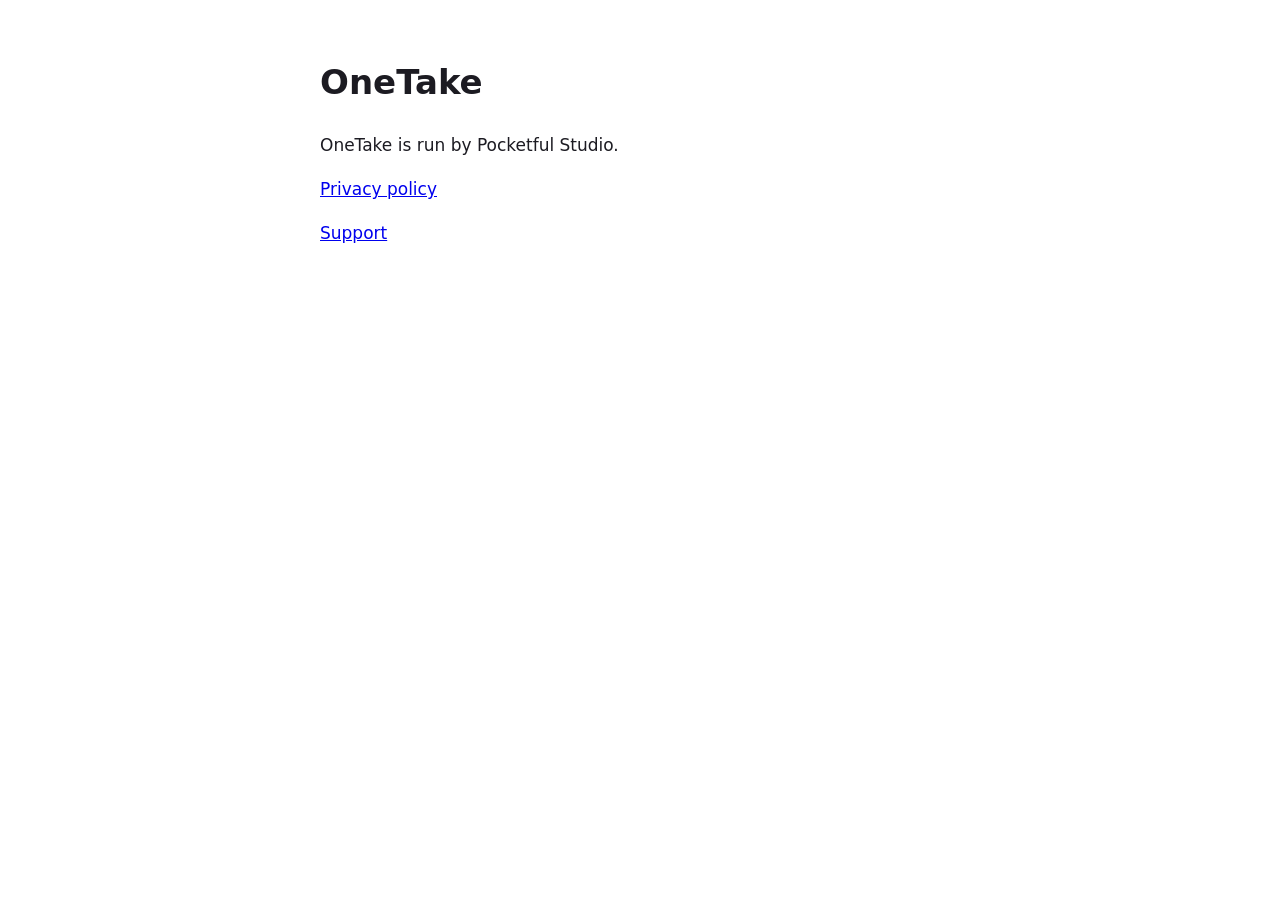
==== index.html @ 4f467401 "Add OneTake privacy and support pages" ====
<!doctype html>
<html lang="en">
<head>
<meta charset="utf-8">
<meta name="viewport" content="width=device-width, initial-scale=1">
<title>OneTake</title>
<style>
  body { font: 17px/1.6 -apple-system, "Segoe UI", system-ui, sans-serif; max-width: 640px; margin: 0 auto; padding: 32px 20px; color: #1c1b22; }
  @media (prefers-color-scheme: dark) { body { background: #16151b; color: #ecebf2; } a { color: #a99bff; } }
</style>
</head>
<body>
<h1>OneTake</h1>
<p>OneTake is run by Pocketful Studio.</p>
<p><a href="privacy.html">Privacy policy</a></p>
<p><a href="support.html">Support</a></p>
</body>
</html>
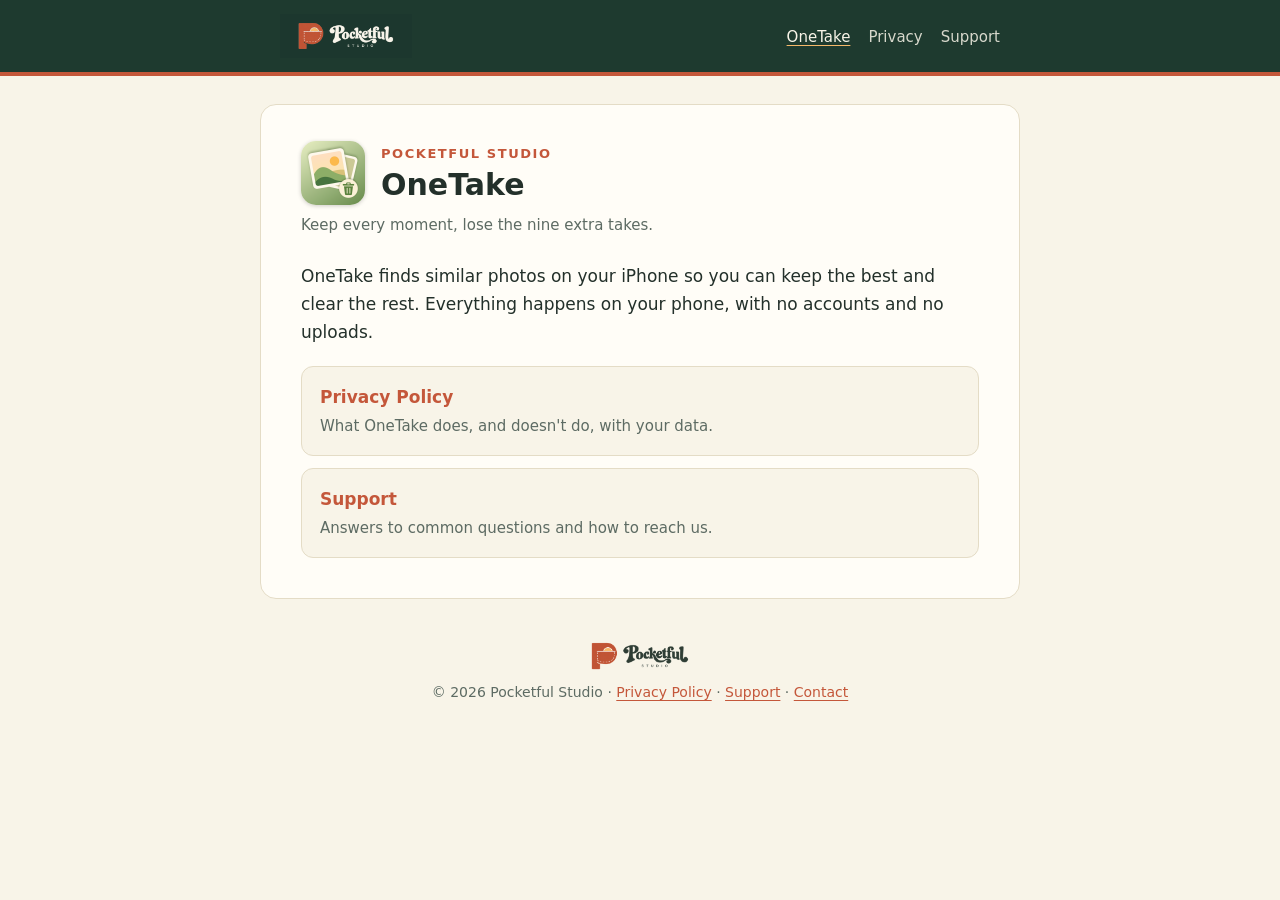
==== commit 57b6014e: "Brand the OneTake pages with Pocketful Studio styling Co-Authored-By: Claude Sonnet 5.5 <noreply@ant" ====
--- a/index.html
+++ b/index.html
@@ -3,16 +3,29 @@
 <head>
 <meta charset="utf-8">
 <meta name="viewport" content="width=device-width, initial-scale=1">
-<title>OneTake</title>
-<style>
-  body { font: 17px/1.6 -apple-system, "Segoe UI", system-ui, sans-serif; max-width: 640px; margin: 0 auto; padding: 32px 20px; color: #1c1b22; }
-  @media (prefers-color-scheme: dark) { body { background: #16151b; color: #ecebf2; } a { color: #a99bff; } }
-</style>
+<title>OneTake | Pocketful Studio</title>
+<meta name="description" content="OneTake: Similar Photo Cleaner, by Pocketful Studio.">
+<link rel="icon" href="assets/favicon.ico">
+<link rel="apple-touch-icon" href="assets/apple-touch-icon.png">
+<link rel="stylesheet" href="style.css">
 </head>
 <body>
-<h1>OneTake</h1>
-<p>OneTake is run by Pocketful Studio.</p>
-<p><a href="privacy.html">Privacy policy</a></p>
-<p><a href="support.html">Support</a></p>
+<header class="top"><div class="top-inner">
+  <a href="index.html"><img src="assets/pocketful-logo-dark.png" alt="Pocketful Studio"></a>
+  <nav><a href="index.html" aria-current="page">OneTake</a><a href="privacy.html">Privacy</a><a href="support.html">Support</a></nav>
+</div></header>
+<main>
+<div class="doc-head"><img src="assets/onetake-icon.png" alt="OneTake app icon"><div><p class="eyebrow">Pocketful Studio</p><h1>OneTake</h1></div></div>
+<p class="meta">Keep every moment, lose the nine extra takes.</p>
+<p>OneTake finds similar photos on your iPhone so you can keep the best and clear the rest. Everything happens on your phone, with no accounts and no uploads.</p>
+<ul class="links">
+<li><a href="privacy.html"><b>Privacy Policy</b><span>What OneTake does, and doesn't do, with your data.</span></a></li>
+<li><a href="support.html"><b>Support</b><span>Answers to common questions and how to reach us.</span></a></li>
+</ul>
+</main>
+<footer>
+<img src="assets/pocketful-logo.png" alt="Pocketful Studio">
+&copy; 2026 Pocketful Studio &middot; <a href="privacy.html">Privacy Policy</a> &middot; <a href="support.html">Support</a> &middot; <a href="mailto:pocketfulstudio.apps@gmail.com">Contact</a>
+</footer>
 </body>
 </html>
--- a/style.css
+++ b/style.css
@@ -0,0 +1,70 @@
+:root {
+  --green: #1e3a2f;
+  --terracotta: #c4573a;
+  --sun: #f5b86a;
+  --cream: #f8f4e8;
+  --paper: #fffdf7;
+  --ink: #23302a;
+  --muted: #5d6b63;
+  --line: #e4dcc6;
+}
+@media (prefers-color-scheme: dark) {
+  :root {
+    --paper: #17251f;
+    --cream: #111c17;
+    --ink: #ece7d8;
+    --muted: #a3b0a7;
+    --line: #2c4036;
+    --terracotta: #e07a5c;
+  }
+}
+* { box-sizing: border-box; }
+html { -webkit-text-size-adjust: 100%; }
+body {
+  margin: 0;
+  background: var(--cream);
+  color: var(--ink);
+  font: 17px/1.65 -apple-system, BlinkMacSystemFont, "Segoe UI", system-ui, sans-serif;
+}
+a { color: var(--terracotta); text-underline-offset: 3px; }
+.top { background: var(--green); border-bottom: 4px solid var(--terracotta); }
+.top-inner {
+  max-width: 760px; margin: 0 auto; padding: 14px 20px;
+  display: flex; align-items: center; justify-content: space-between; gap: 16px;
+}
+.top img { height: 44px; width: auto; display: block; }
+.top nav a { color: #f8f4e8; text-decoration: none; font-size: 15px; margin-left: 18px; opacity: .85; }
+.top nav a:hover, .top nav a[aria-current] { opacity: 1; text-decoration: underline; text-decoration-color: var(--sun); }
+main {
+  max-width: 760px; margin: 28px auto 40px; padding: 36px 40px 40px;
+  background: var(--paper); border: 1px solid var(--line); border-radius: 16px;
+}
+.doc-head { display: flex; align-items: center; gap: 16px; margin-bottom: 8px; }
+.doc-head img { width: 64px; height: 64px; border-radius: 15px; box-shadow: 0 1px 4px rgba(0,0,0,.2); }
+.eyebrow { margin: 0; font-size: 13px; letter-spacing: .12em; text-transform: uppercase; color: var(--terracotta); font-weight: 600; }
+h1 { margin: 2px 0 0; font-size: 30px; line-height: 1.2; }
+.meta { color: var(--muted); font-size: 15px; margin: 6px 0 24px; }
+.summary {
+  background: var(--cream); border-left: 4px solid var(--sun); border-radius: 8px;
+  padding: 14px 18px; margin: 0 0 8px;
+}
+.summary strong { display: block; margin-bottom: 4px; }
+h2 { font-size: 20px; margin: 32px 0 6px; padding-top: 22px; border-top: 1px solid var(--line); }
+h2 .n { color: var(--terracotta); margin-right: 8px; font-variant-numeric: tabular-nums; }
+p { margin: 8px 0; }
+.links { list-style: none; padding: 0; margin: 20px 0 0; display: grid; gap: 12px; }
+.links a {
+  display: block; padding: 16px 18px; border: 1px solid var(--line); border-radius: 12px;
+  text-decoration: none; color: var(--ink); background: var(--cream);
+}
+.links a:hover { border-color: var(--terracotta); }
+.links b { display: block; color: var(--terracotta); }
+.links span { color: var(--muted); font-size: 15px; }
+footer { max-width: 760px; margin: 0 auto 40px; padding: 0 20px; text-align: center; color: var(--muted); font-size: 14px; }
+footer img { height: 34px; width: auto; display: block; margin: 0 auto 8px; }
+@media (max-width: 600px) {
+  main { margin: 16px 12px 28px; padding: 24px 20px 28px; }
+  .top nav a { margin-left: 12px; }
+  .top img { height: 36px; }
+  h1 { font-size: 26px; }
+}
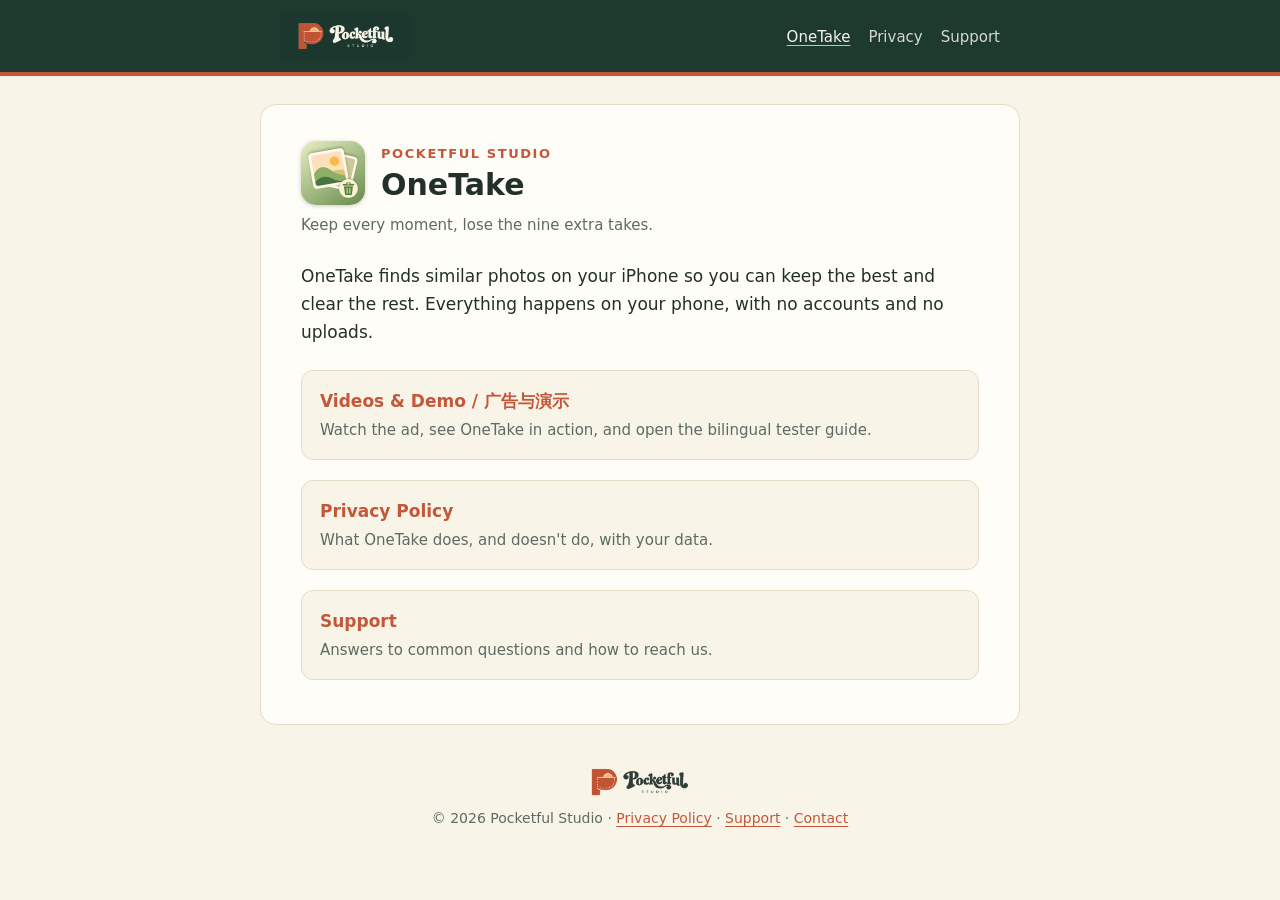
==== commit b0e09c46: "Publish public OneTake video gallery and bilingual tester guide" ====
--- a/index.html
+++ b/index.html
@@ -19,6 +19,7 @@
 <p class="meta">Keep every moment, lose the nine extra takes.</p>
 <p>OneTake finds similar photos on your iPhone so you can keep the best and clear the rest. Everything happens on your phone, with no accounts and no uploads.</p>
 <ul class="links">
+<li><a href="demo.html"><b>Videos &amp; Demo / 广告与演示</b><span>Watch the ad, see OneTake in action, and open the bilingual tester guide.</span></a></li>
 <li><a href="privacy.html"><b>Privacy Policy</b><span>What OneTake does, and doesn't do, with your data.</span></a></li>
 <li><a href="support.html"><b>Support</b><span>Answers to common questions and how to reach us.</span></a></li>
 </ul>
--- a/style.css
+++ b/style.css
@@ -49,6 +49,8 @@
   padding: 14px 18px; margin: 0 0 8px;
 }
 .summary strong { display: block; margin-bottom: 4px; }
+.summary ul { margin: 0; padding-left: 20px; }
+main ul li { margin: 4px 0; }
 h2 { font-size: 20px; margin: 32px 0 6px; padding-top: 22px; border-top: 1px solid var(--line); }
 h2 .n { color: var(--terracotta); margin-right: 8px; font-variant-numeric: tabular-nums; }
 p { margin: 8px 0; }
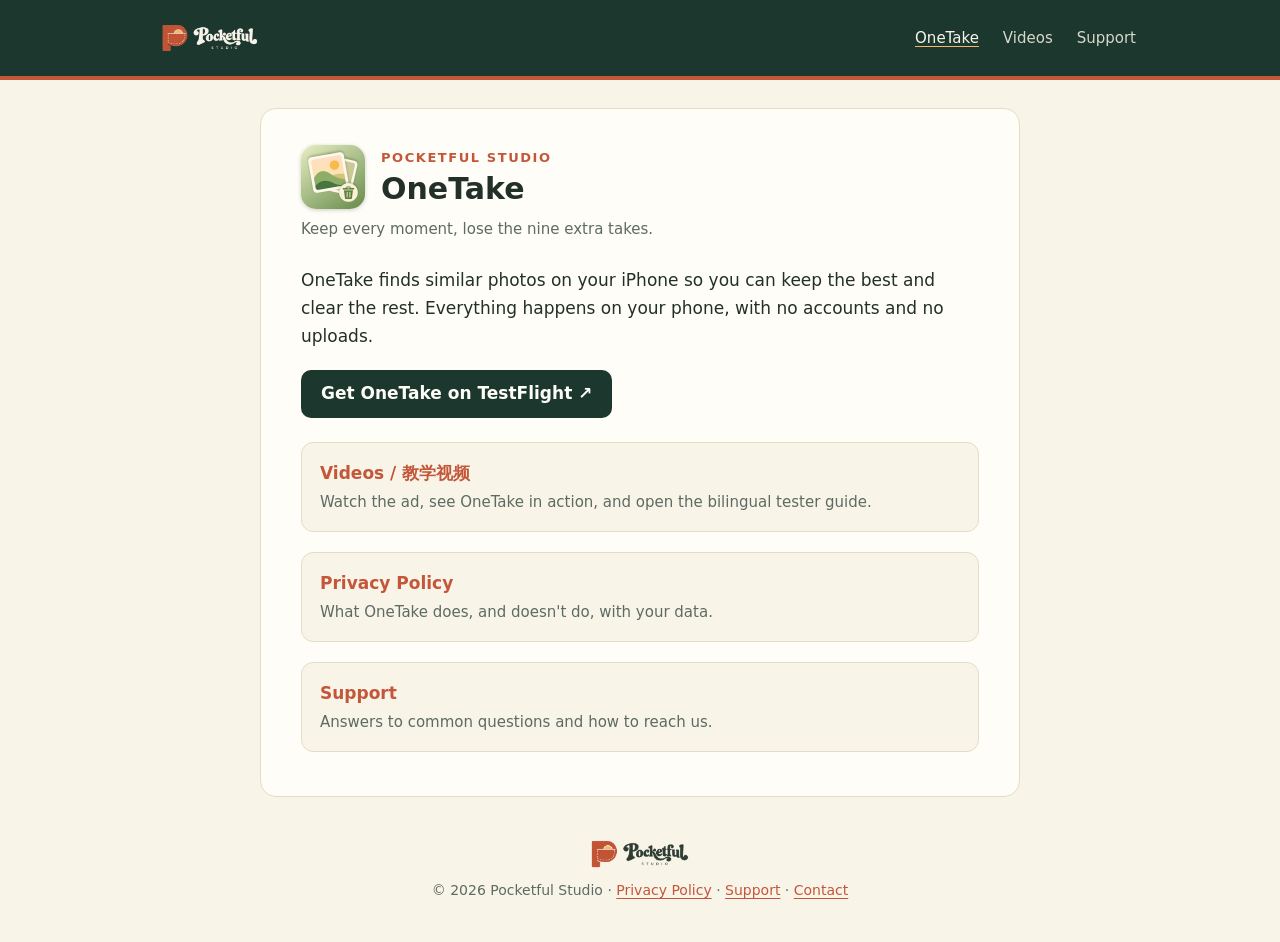
==== commit ceb091e5: "Put Drama first and simplify OneTake video navigation" ====
--- a/index.html
+++ b/index.html
@@ -7,19 +7,16 @@
 <meta name="description" content="OneTake: Similar Photo Cleaner, by Pocketful Studio.">
 <link rel="icon" href="assets/favicon.ico">
 <link rel="apple-touch-icon" href="assets/apple-touch-icon.png">
-<link rel="stylesheet" href="style.css">
+<link rel="stylesheet" href="style.css?v=drama-first">
 </head>
 <body>
-<header class="top"><div class="top-inner">
-  <a href="index.html"><img src="assets/pocketful-logo-dark.png" alt="Pocketful Studio"></a>
-  <nav><a href="index.html" aria-current="page">OneTake</a><a href="privacy.html">Privacy</a><a href="support.html">Support</a></nav>
-</div></header>
+<header class="top"><div class="top-inner"><a class="brand" href="index.html" aria-label="Pocketful Studio home"><img src="assets/pocketful-logo-dark.png" alt="Pocketful Studio"></a><nav aria-label="Main navigation"><a href="index.html" aria-current="page">OneTake</a><a href="demo.html">Videos</a><a href="support.html">Support</a></nav></div></header>
 <main>
 <div class="doc-head"><img src="assets/onetake-icon.png" alt="OneTake app icon"><div><p class="eyebrow">Pocketful Studio</p><h1>OneTake</h1></div></div>
 <p class="meta">Keep every moment, lose the nine extra takes.</p>
 <p>OneTake finds similar photos on your iPhone so you can keep the best and clear the rest. Everything happens on your phone, with no accounts and no uploads.</p>
-<ul class="links">
-<li><a href="demo.html"><b>Videos &amp; Demo / 广告与演示</b><span>Watch the ad, see OneTake in action, and open the bilingual tester guide.</span></a></li>
+<p class="download-cta"><a class="testflight-button" href="https://testflight.apple.com/join/ETs18Y3J">Get OneTake on TestFlight ↗</a></p><ul class="links">
+<li><a href="demo.html"><b>Videos / 教学视频</b><span>Watch the ad, see OneTake in action, and open the bilingual tester guide.</span></a></li>
 <li><a href="privacy.html"><b>Privacy Policy</b><span>What OneTake does, and doesn't do, with your data.</span></a></li>
 <li><a href="support.html"><b>Support</b><span>Answers to common questions and how to reach us.</span></a></li>
 </ul>
--- a/style.css
+++ b/style.css
@@ -1,5 +1,5 @@
 :root {
-  --green: #1e3a2f;
+  --green: #1c372e;
   --terracotta: #c4573a;
   --sun: #f5b86a;
   --cream: #f8f4e8;
@@ -70,3 +70,6 @@
   .top img { height: 36px; }
   h1 { font-size: 26px; }
 }
+
+/* Header colour matches the embedded background of the Pocketful logo. */
+.top-inner{max-width:1040px;padding:16px 24px;gap:24px}.top nav{display:flex;align-items:center;gap:24px}.top nav a{margin-left:0;white-space:nowrap}.top .brand{display:block;line-height:0}.top img{width:132px;height:44px;object-fit:contain}.download-cta{margin:20px 0}.testflight-button{display:inline-flex;align-items:center;justify-content:center;gap:14px;min-height:48px;padding:12px 20px;background:var(--green);color:#fffdf7;border-radius:10px;font-weight:650;text-decoration:none;line-height:1.4}.testflight-button:hover{background:#1c382f}.testflight-button:focus-visible{outline:3px solid var(--terracotta);outline-offset:4px}@media(max-width:600px){.top-inner{padding:12px 16px;gap:12px}.top img{width:96px;height:32px}.top nav{gap:14px}.top nav a{font-size:14px;margin-left:0}.testflight-button{padding:12px 16px}}
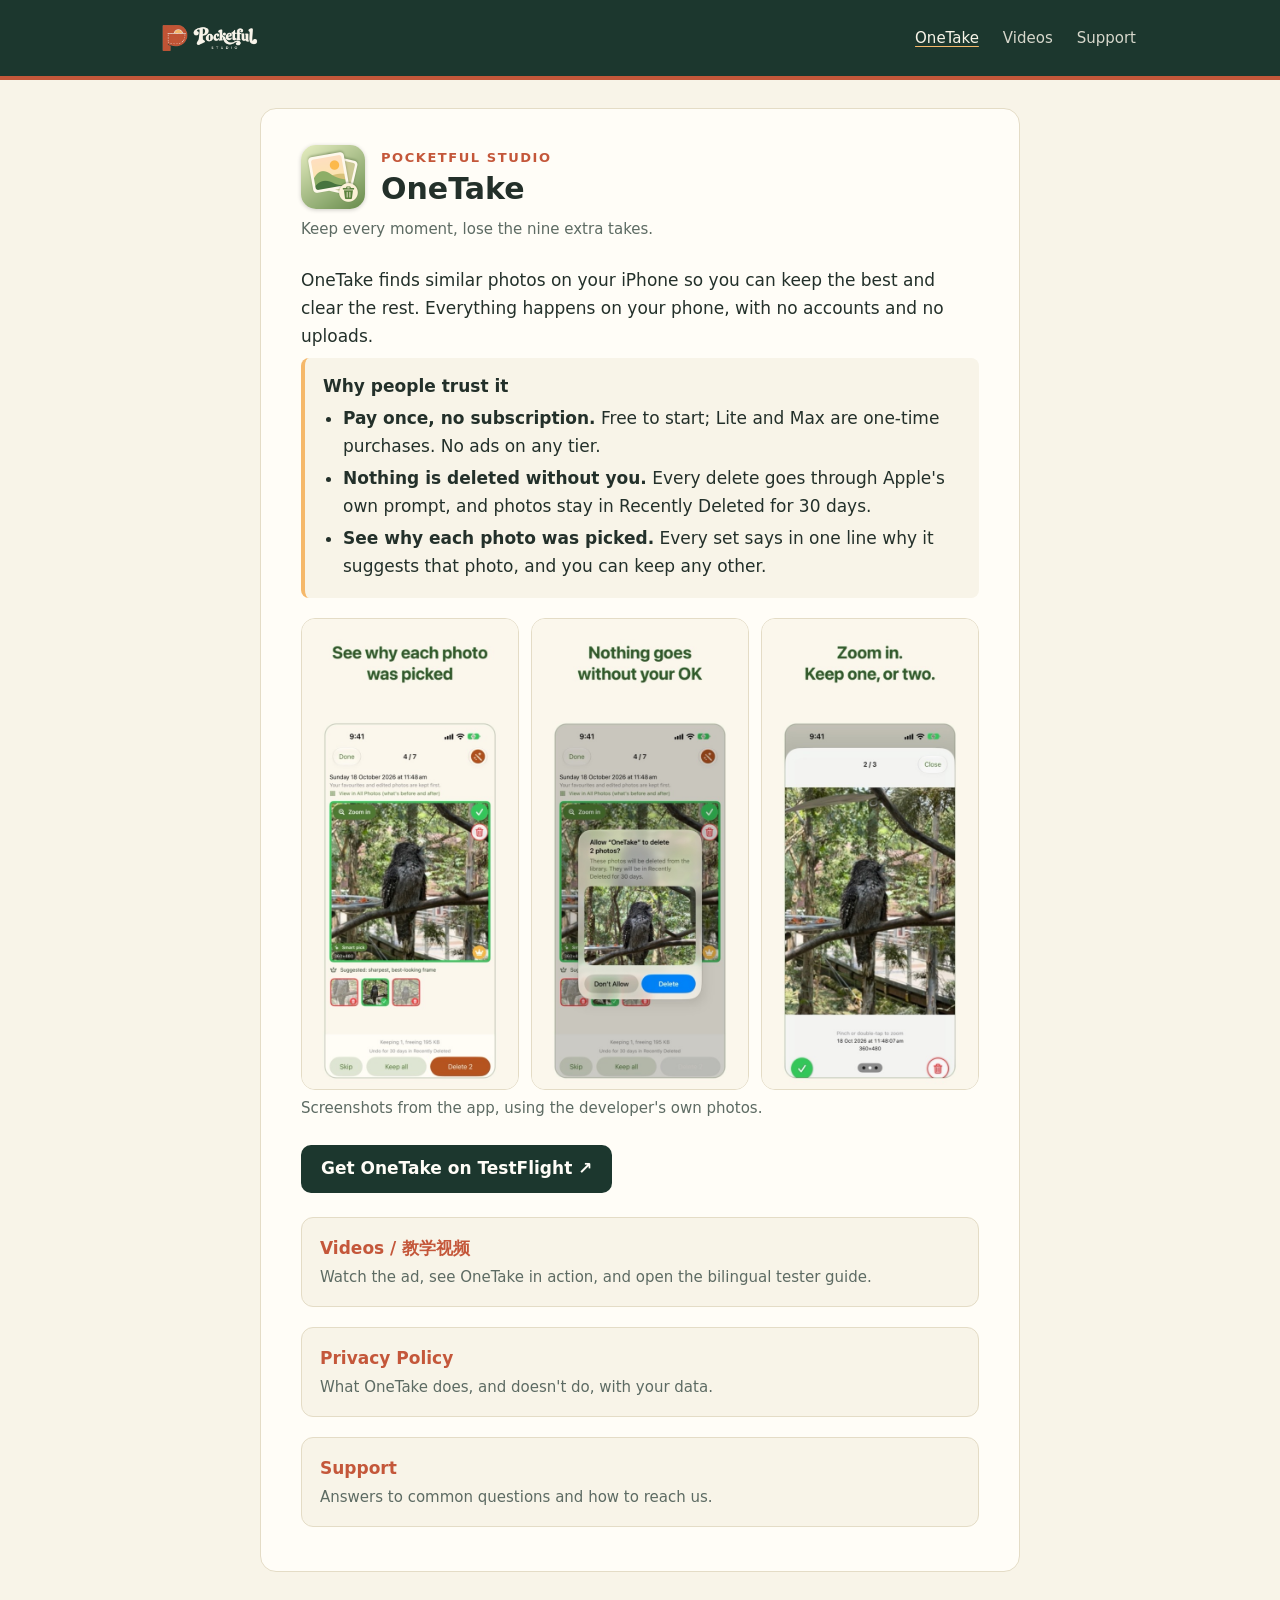
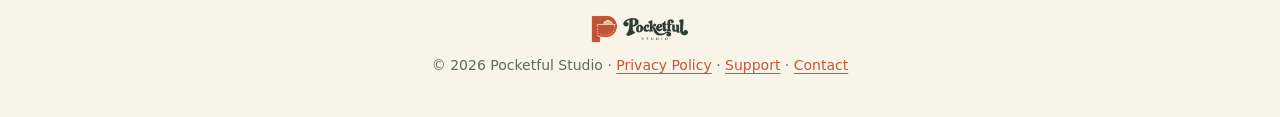
==== commit b0a5d0d0: "Show app screenshots and the three trust points on the home page Co-Authored-By: Claude Opus 5.5 <no" ====
--- a/index.html
+++ b/index.html
@@ -7,7 +7,7 @@
 <meta name="description" content="OneTake: Similar Photo Cleaner, by Pocketful Studio.">
 <link rel="icon" href="assets/favicon.ico">
 <link rel="apple-touch-icon" href="assets/apple-touch-icon.png">
-<link rel="stylesheet" href="style.css?v=drama-first">
+<link rel="stylesheet" href="style.css?v=screens">
 </head>
 <body>
 <header class="top"><div class="top-inner"><a class="brand" href="index.html" aria-label="Pocketful Studio home"><img src="assets/pocketful-logo-dark.png" alt="Pocketful Studio"></a><nav aria-label="Main navigation"><a href="index.html" aria-current="page">OneTake</a><a href="demo.html">Videos</a><a href="support.html">Support</a></nav></div></header>
@@ -15,6 +15,17 @@
 <div class="doc-head"><img src="assets/onetake-icon.png" alt="OneTake app icon"><div><p class="eyebrow">Pocketful Studio</p><h1>OneTake</h1></div></div>
 <p class="meta">Keep every moment, lose the nine extra takes.</p>
 <p>OneTake finds similar photos on your iPhone so you can keep the best and clear the rest. Everything happens on your phone, with no accounts and no uploads.</p>
+<div class="summary"><strong>Why people trust it</strong><ul>
+<li><b>Pay once, no subscription.</b> Free to start; Lite and Max are one-time purchases. No ads on any tier.</li>
+<li><b>Nothing is deleted without you.</b> Every delete goes through Apple's own prompt, and photos stay in Recently Deleted for 30 days.</li>
+<li><b>See why each photo was picked.</b> Every set says in one line why it suggests that photo, and you can keep any other.</li>
+</ul></div>
+<div class="screens">
+<figure><img src="media/screens/en-2.jpg" alt="A set of tawny frogmouth photos, with the sharpest frame suggested and the reason shown" width="506" height="1100" loading="lazy"></figure>
+<figure><img src="media/screens/en-3.jpg" alt="Apple's own delete prompt, asking before two photos are deleted" width="506" height="1100" loading="lazy"></figure>
+<figure><img src="media/screens/en-5.jpg" alt="A zoomed-in photo with keep and delete buttons" width="506" height="1100" loading="lazy"></figure>
+</div>
+<p class="meta">Screenshots from the app, using the developer's own photos.</p>
 <p class="download-cta"><a class="testflight-button" href="https://testflight.apple.com/join/ETs18Y3J">Get OneTake on TestFlight ↗</a></p><ul class="links">
 <li><a href="demo.html"><b>Videos / 教学视频</b><span>Watch the ad, see OneTake in action, and open the bilingual tester guide.</span></a></li>
 <li><a href="privacy.html"><b>Privacy Policy</b><span>What OneTake does, and doesn't do, with your data.</span></a></li>
--- a/style.css
+++ b/style.css
@@ -73,3 +73,8 @@
 
 /* Header colour matches the embedded background of the Pocketful logo. */
 .top-inner{max-width:1040px;padding:16px 24px;gap:24px}.top nav{display:flex;align-items:center;gap:24px}.top nav a{margin-left:0;white-space:nowrap}.top .brand{display:block;line-height:0}.top img{width:132px;height:44px;object-fit:contain}.download-cta{margin:20px 0}.testflight-button{display:inline-flex;align-items:center;justify-content:center;gap:14px;min-height:48px;padding:12px 20px;background:var(--green);color:#fffdf7;border-radius:10px;font-weight:650;text-decoration:none;line-height:1.4}.testflight-button:hover{background:#1c382f}.testflight-button:focus-visible{outline:3px solid var(--terracotta);outline-offset:4px}@media(max-width:600px){.top-inner{padding:12px 16px;gap:12px}.top img{width:96px;height:32px}.top nav{gap:14px}.top nav a{font-size:14px;margin-left:0}.testflight-button{padding:12px 16px}}
+
+.screens { display: grid; grid-template-columns: repeat(3, 1fr); gap: 12px; margin: 20px 0 6px; }
+.screens figure { margin: 0; }
+.screens img { width: 100%; height: auto; display: block; border-radius: 14px; border: 1px solid var(--line); }
+@media (max-width: 520px) { .screens { grid-template-columns: 1fr 1fr; } .screens figure:last-child { display: none; } }
